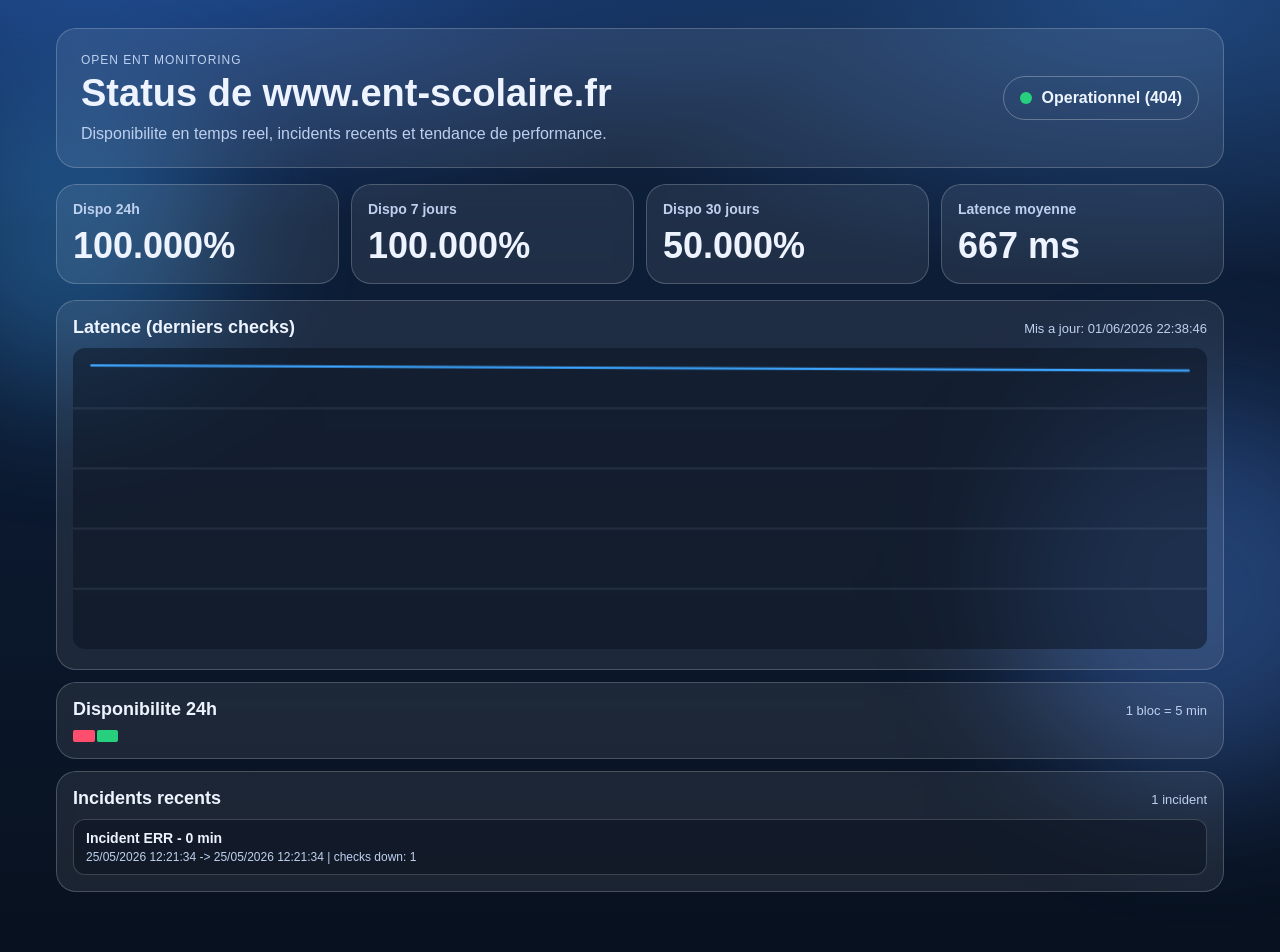
==== uptime/index.html @ 35bbcc30 "chore(uptime): update status subpage and homepage link" ====
<!doctype html>
<html lang="fr">
<head>
  <meta charset="UTF-8" />
  <meta name="viewport" content="width=device-width, initial-scale=1.0" />
  <title>Open ENT - Status</title>
  <meta name="description" content="Status page Open ENT: disponibilite et performance de www.ent-scolaire.fr" />
  <link rel="stylesheet" href="./styles.css" />
</head>
<body>
  <div class="bg-shape bg-shape-1"></div>
  <div class="bg-shape bg-shape-2"></div>

  <main class="wrap">
    <header class="hero glass">
      <div>
        <p class="eyebrow">Open ENT Monitoring</p>
        <h1>Status de www.ent-scolaire.fr</h1>
        <p class="subtitle">Disponibilite en temps reel, incidents recents et tendance de performance.</p>
      </div>
      <div class="status-pulse" id="statusPulse" aria-live="polite">
        <span class="dot"></span>
        <span id="statusText">Chargement...</span>
      </div>
    </header>

    <section class="metrics">
      <article class="metric glass">
        <h2>Dispo 24h</h2>
        <p id="uptime24h">-</p>
      </article>
      <article class="metric glass">
        <h2>Dispo 7 jours</h2>
        <p id="uptime7d">-</p>
      </article>
      <article class="metric glass">
        <h2>Dispo 30 jours</h2>
        <p id="uptime30d">-</p>
      </article>
      <article class="metric glass">
        <h2>Latence moyenne</h2>
        <p id="latencyAvg">-</p>
      </article>
    </section>

    <section class="panel-grid">
      <article class="panel glass">
        <div class="panel-head">
          <h3>Latence (derniers checks)</h3>
          <span id="generatedAt" class="muted"></span>
        </div>
        <canvas id="latencyChart" width="980" height="260" aria-label="Courbe de latence"></canvas>
      </article>

      <article class="panel glass">
        <div class="panel-head">
          <h3>Disponibilite 24h</h3>
          <span class="muted">1 bloc = 5 min</span>
        </div>
        <div id="uptimeBar" class="uptime-bar" aria-label="Barre de disponibilite"></div>
      </article>

      <article class="panel glass incidents-panel">
        <div class="panel-head">
          <h3>Incidents recents</h3>
          <span id="incidentCount" class="muted">0 incident</span>
        </div>
        <ul id="incidentsList" class="incidents-list"></ul>
      </article>
    </section>
  </main>

  <script src="./app.js" type="module"></script>
</body>
</html>
---- uptime/styles.css ----
:root {
  --bg: #08111f;
  --bg2: #0f2240;
  --panel: rgba(255, 255, 255, 0.08);
  --panel-border: rgba(255, 255, 255, 0.2);
  --text: #eef4ff;
  --muted: #bfd0ef;
  --up: #27d07d;
  --down: #ff4d6d;
  --warn: #ffb800;
  --accent: #3ea6ff;
}

* { box-sizing: border-box; }

html, body {
  margin: 0;
  min-height: 100%;
  font-family: "Space Grotesk", "Segoe UI", Tahoma, sans-serif;
  color: var(--text);
  background:
    radial-gradient(1200px 500px at 10% -10%, #2455a3 0%, transparent 65%),
    radial-gradient(900px 400px at 90% 0%, #20487f 0%, transparent 70%),
    linear-gradient(180deg, var(--bg2), var(--bg));
}

.bg-shape {
  position: fixed;
  border-radius: 50%;
  filter: blur(70px);
  opacity: 0.35;
  pointer-events: none;
}

.bg-shape-1 {
  width: 300px;
  height: 300px;
  background: #3ea6ff;
  top: 10%;
  left: -80px;
}

.bg-shape-2 {
  width: 380px;
  height: 380px;
  background: #4f8df5;
  right: -110px;
  top: 45%;
}

.wrap {
  max-width: 1200px;
  margin: 0 auto;
  padding: 28px 16px 60px;
  position: relative;
  z-index: 1;
}

.glass {
  background: var(--panel);
  border: 1px solid var(--panel-border);
  border-radius: 20px;
  backdrop-filter: blur(8px);
}

.hero {
  display: flex;
  justify-content: space-between;
  align-items: center;
  gap: 18px;
  padding: 24px;
  animation: rise 420ms ease;
}

.eyebrow {
  color: var(--muted);
  text-transform: uppercase;
  letter-spacing: 0.08em;
  font-size: 12px;
  margin: 0 0 6px;
}

h1 {
  margin: 0;
  font-size: clamp(24px, 4vw, 38px);
  line-height: 1.1;
}

.subtitle {
  color: var(--muted);
  margin: 10px 0 0;
}

.status-pulse {
  padding: 12px 16px;
  border-radius: 999px;
  border: 1px solid rgba(255, 255, 255, 0.28);
  display: inline-flex;
  align-items: center;
  gap: 10px;
  font-weight: 700;
}

.dot {
  width: 12px;
  height: 12px;
  border-radius: 50%;
  background: var(--warn);
  box-shadow: 0 0 0 0 rgba(255, 184, 0, 0.6);
  animation: pulse 1.7s infinite;
}

.metrics {
  margin-top: 16px;
  display: grid;
  grid-template-columns: repeat(4, minmax(0, 1fr));
  gap: 12px;
}

.metric {
  padding: 16px;
  animation: rise 500ms ease;
}

.metric h2 {
  margin: 0;
  font-size: 14px;
  color: var(--muted);
  font-weight: 600;
}

.metric p {
  margin: 8px 0 0;
  font-size: clamp(24px, 3vw, 36px);
  font-weight: 800;
}

.panel-grid {
  margin-top: 16px;
  display: grid;
  grid-template-columns: 1fr;
  gap: 12px;
}

.panel {
  padding: 16px;
  animation: rise 580ms ease;
}

.panel-head {
  display: flex;
  justify-content: space-between;
  align-items: baseline;
  gap: 12px;
  margin-bottom: 10px;
}

.panel h3 {
  margin: 0;
  font-size: 18px;
}

.muted {
  color: var(--muted);
  font-size: 13px;
}

#latencyChart {
  width: 100%;
  height: auto;
  border-radius: 12px;
  background: rgba(8, 17, 31, 0.5);
}

.uptime-bar {
  display: grid;
  grid-template-columns: repeat(48, 1fr);
  gap: 2px;
}

.uptime-cell {
  height: 12px;
  border-radius: 2px;
  background: rgba(255, 255, 255, 0.18);
}

.uptime-cell.up { background: var(--up); }
.uptime-cell.down { background: var(--down); }

.incidents-list {
  list-style: none;
  margin: 0;
  padding: 0;
  display: grid;
  gap: 8px;
}

.incident {
  padding: 10px 12px;
  border-radius: 12px;
  border: 1px solid rgba(255, 255, 255, 0.18);
  background: rgba(8, 17, 31, 0.5);
}

.incident-title {
  margin: 0;
  font-weight: 700;
  font-size: 14px;
}

.incident-meta {
  margin: 4px 0 0;
  color: var(--muted);
  font-size: 12px;
}

@keyframes pulse {
  0% { box-shadow: 0 0 0 0 rgba(255, 184, 0, 0.7); }
  70% { box-shadow: 0 0 0 12px rgba(255, 184, 0, 0); }
  100% { box-shadow: 0 0 0 0 rgba(255, 184, 0, 0); }
}

@keyframes rise {
  from { opacity: 0; transform: translateY(10px); }
  to { opacity: 1; transform: translateY(0); }
}

@media (max-width: 1000px) {
  .metrics { grid-template-columns: repeat(2, minmax(0, 1fr)); }
}

@media (max-width: 760px) {
  .hero {
    flex-direction: column;
    align-items: flex-start;
  }
  .metrics { grid-template-columns: 1fr; }
  .uptime-bar { grid-template-columns: repeat(24, 1fr); }
}
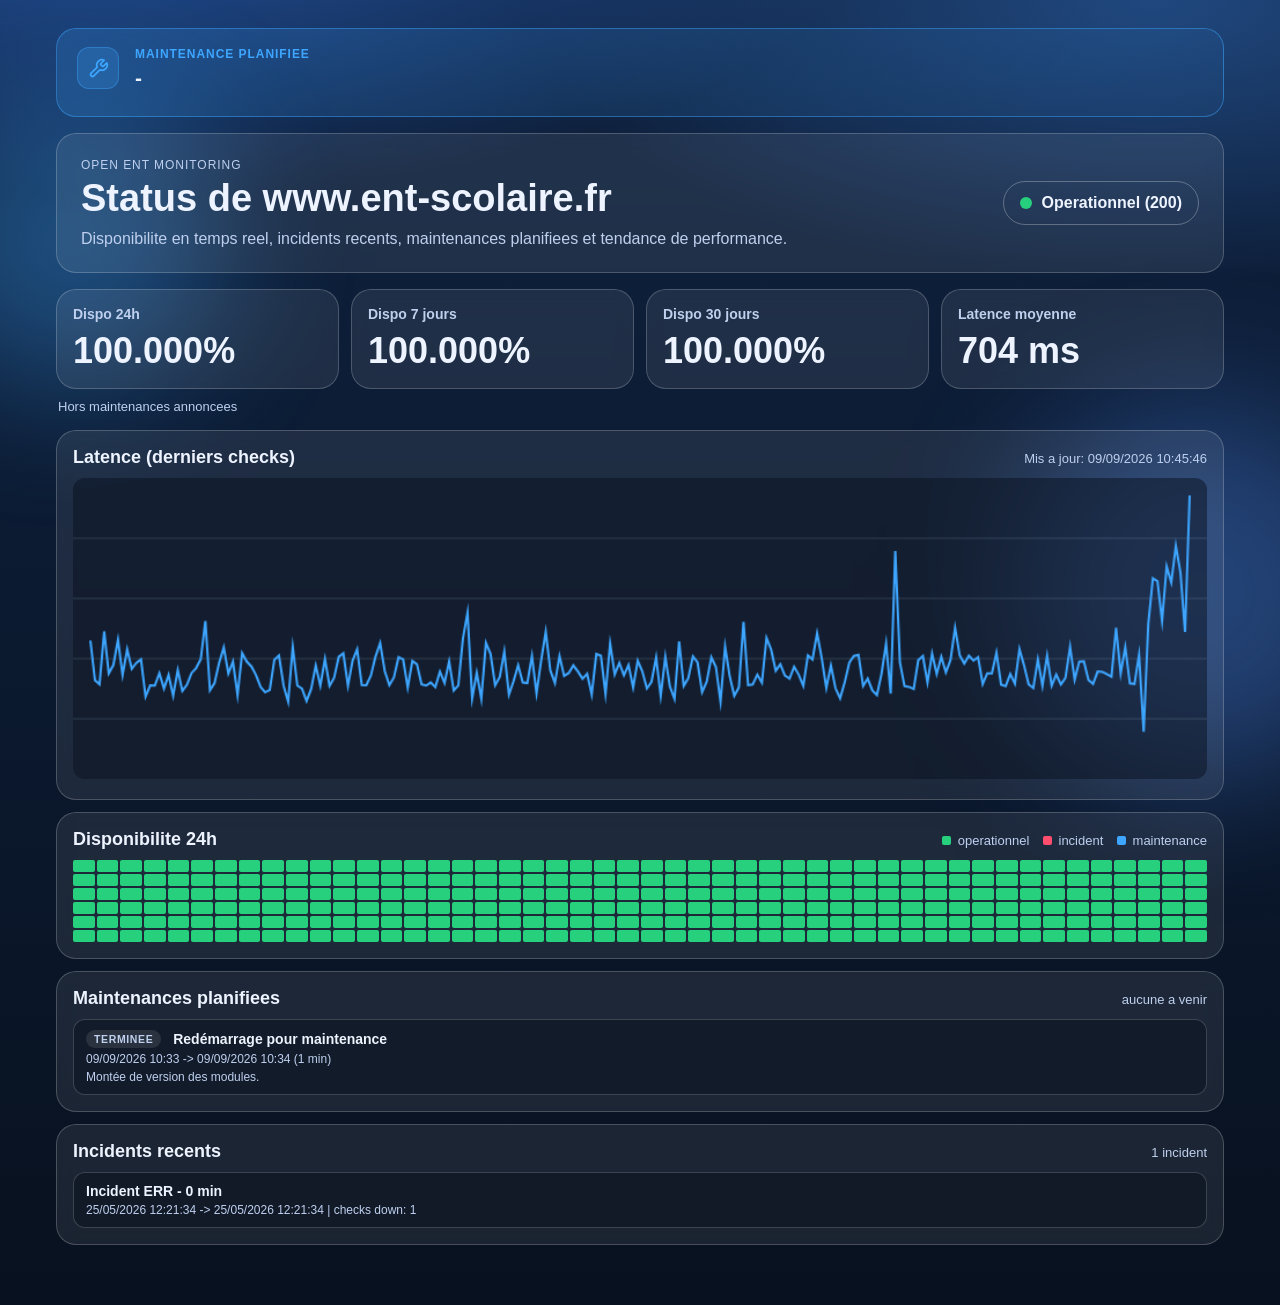
==== commit 215ae699: "chore(uptime): update status subpage and homepage link" ====
--- a/uptime/index.html
+++ b/uptime/index.html
@@ -12,11 +12,25 @@
   <div class="bg-shape bg-shape-2"></div>
 
   <main class="wrap">
+    <section class="maint-banner" id="maintBanner" hidden>
+      <div class="maint-icon" aria-hidden="true">
+        <svg viewBox="0 0 24 24" fill="none" stroke="currentColor" stroke-width="2" stroke-linecap="round" stroke-linejoin="round">
+          <path d="M14.7 6.3a1 1 0 000 1.4l1.6 1.6a1 1 0 001.4 0l3.77-3.77a6 6 0 01-7.94 7.94l-6.91 6.91a2.12 2.12 0 01-3-3l6.91-6.91a6 6 0 017.94-7.94l-3.76 3.76z"/>
+        </svg>
+      </div>
+      <div class="maint-body">
+        <p class="maint-kicker" id="maintKicker">Maintenance planifiee</p>
+        <h2 id="maintTitle">-</h2>
+        <p class="maint-desc" id="maintDesc"></p>
+        <p class="maint-when" id="maintWhen"></p>
+      </div>
+    </section>
+
     <header class="hero glass">
       <div>
         <p class="eyebrow">Open ENT Monitoring</p>
         <h1>Status de www.ent-scolaire.fr</h1>
-        <p class="subtitle">Disponibilite en temps reel, incidents recents et tendance de performance.</p>
+        <p class="subtitle">Disponibilite en temps reel, incidents recents, maintenances planifiees et tendance de performance.</p>
       </div>
       <div class="status-pulse" id="statusPulse" aria-live="polite">
         <span class="dot"></span>
@@ -42,6 +56,7 @@
         <p id="latencyAvg">-</p>
       </article>
     </section>
+    <p class="avail-note muted" id="availabilityNote">Hors maintenances annoncees</p>
 
     <section class="panel-grid">
       <article class="panel glass">
@@ -55,9 +70,17 @@
       <article class="panel glass">
         <div class="panel-head">
           <h3>Disponibilite 24h</h3>
-          <span class="muted">1 bloc = 5 min</span>
+          <span class="muted"><i class="legend up"></i> operationnel <i class="legend down"></i> incident <i class="legend maint"></i> maintenance</span>
         </div>
         <div id="uptimeBar" class="uptime-bar" aria-label="Barre de disponibilite"></div>
+      </article>
+
+      <article class="panel glass">
+        <div class="panel-head">
+          <h3>Maintenances planifiees</h3>
+          <span id="maintCount" class="muted">0 operation</span>
+        </div>
+        <ul id="maintList" class="incidents-list"></ul>
       </article>
 
       <article class="panel glass incidents-panel">
--- a/uptime/styles.css
+++ b/uptime/styles.css
@@ -9,6 +9,7 @@
   --down: #ff4d6d;
   --warn: #ffb800;
   --accent: #3ea6ff;
+  --maint: #3ea6ff;
 }
 
 * { box-sizing: border-box; }
@@ -186,6 +187,102 @@
 
 .uptime-cell.up { background: var(--up); }
 .uptime-cell.down { background: var(--down); }
+.uptime-cell.maint { background: var(--maint); }
+
+.legend {
+  display: inline-block;
+  width: 9px;
+  height: 9px;
+  border-radius: 2px;
+  margin: 0 3px 0 10px;
+  vertical-align: baseline;
+}
+.legend:first-child { margin-left: 0; }
+.legend.up { background: var(--up); }
+.legend.down { background: var(--down); }
+.legend.maint { background: var(--maint); }
+
+.avail-note {
+  margin: 10px 2px 0;
+}
+
+/* ---------- bandeau maintenance ---------- */
+.maint-banner {
+  display: flex;
+  gap: 16px;
+  align-items: flex-start;
+  margin-bottom: 16px;
+  padding: 18px 20px;
+  border-radius: 20px;
+  border: 1px solid rgba(62, 166, 255, 0.45);
+  background: linear-gradient(135deg, rgba(62, 166, 255, 0.18), rgba(62, 166, 255, 0.06));
+  animation: rise 380ms ease;
+}
+
+.maint-banner.is-active {
+  border-color: rgba(62, 166, 255, 0.75);
+  box-shadow: 0 0 0 1px rgba(62, 166, 255, 0.25), 0 14px 40px -18px rgba(62, 166, 255, 0.9);
+}
+
+.maint-icon {
+  width: 42px;
+  height: 42px;
+  flex-shrink: 0;
+  border-radius: 12px;
+  display: grid;
+  place-items: center;
+  background: rgba(62, 166, 255, 0.2);
+  border: 1px solid rgba(62, 166, 255, 0.4);
+  color: var(--maint);
+}
+
+.maint-icon svg { width: 21px; height: 21px; }
+
+.maint-kicker {
+  margin: 0;
+  font-size: 12px;
+  font-weight: 700;
+  letter-spacing: 0.08em;
+  text-transform: uppercase;
+  color: var(--maint);
+}
+
+.maint-body h2 {
+  margin: 4px 0 0;
+  font-size: 21px;
+  line-height: 1.2;
+}
+
+.maint-desc {
+  margin: 8px 0 0;
+  color: var(--muted);
+  font-size: 14px;
+}
+
+.maint-when {
+  margin: 8px 0 0;
+  font-size: 13px;
+  font-weight: 700;
+  color: var(--text);
+}
+
+.maint-item.is-active { border-color: rgba(62, 166, 255, 0.55); }
+
+.tag {
+  display: inline-block;
+  font-size: 10.5px;
+  font-weight: 800;
+  letter-spacing: 0.06em;
+  text-transform: uppercase;
+  padding: 3px 8px;
+  border-radius: 999px;
+  margin-right: 8px;
+  vertical-align: 1px;
+}
+.tag-active { background: rgba(62, 166, 255, 0.22); color: var(--maint); }
+.tag-upcoming { background: rgba(255, 184, 0, 0.18); color: var(--warn); }
+.tag-past { background: rgba(255, 255, 255, 0.1); color: var(--muted); }
+.tag-cancelled { background: rgba(255, 77, 109, 0.16); color: var(--down); }
 
 .incidents-list {
   list-style: none;
